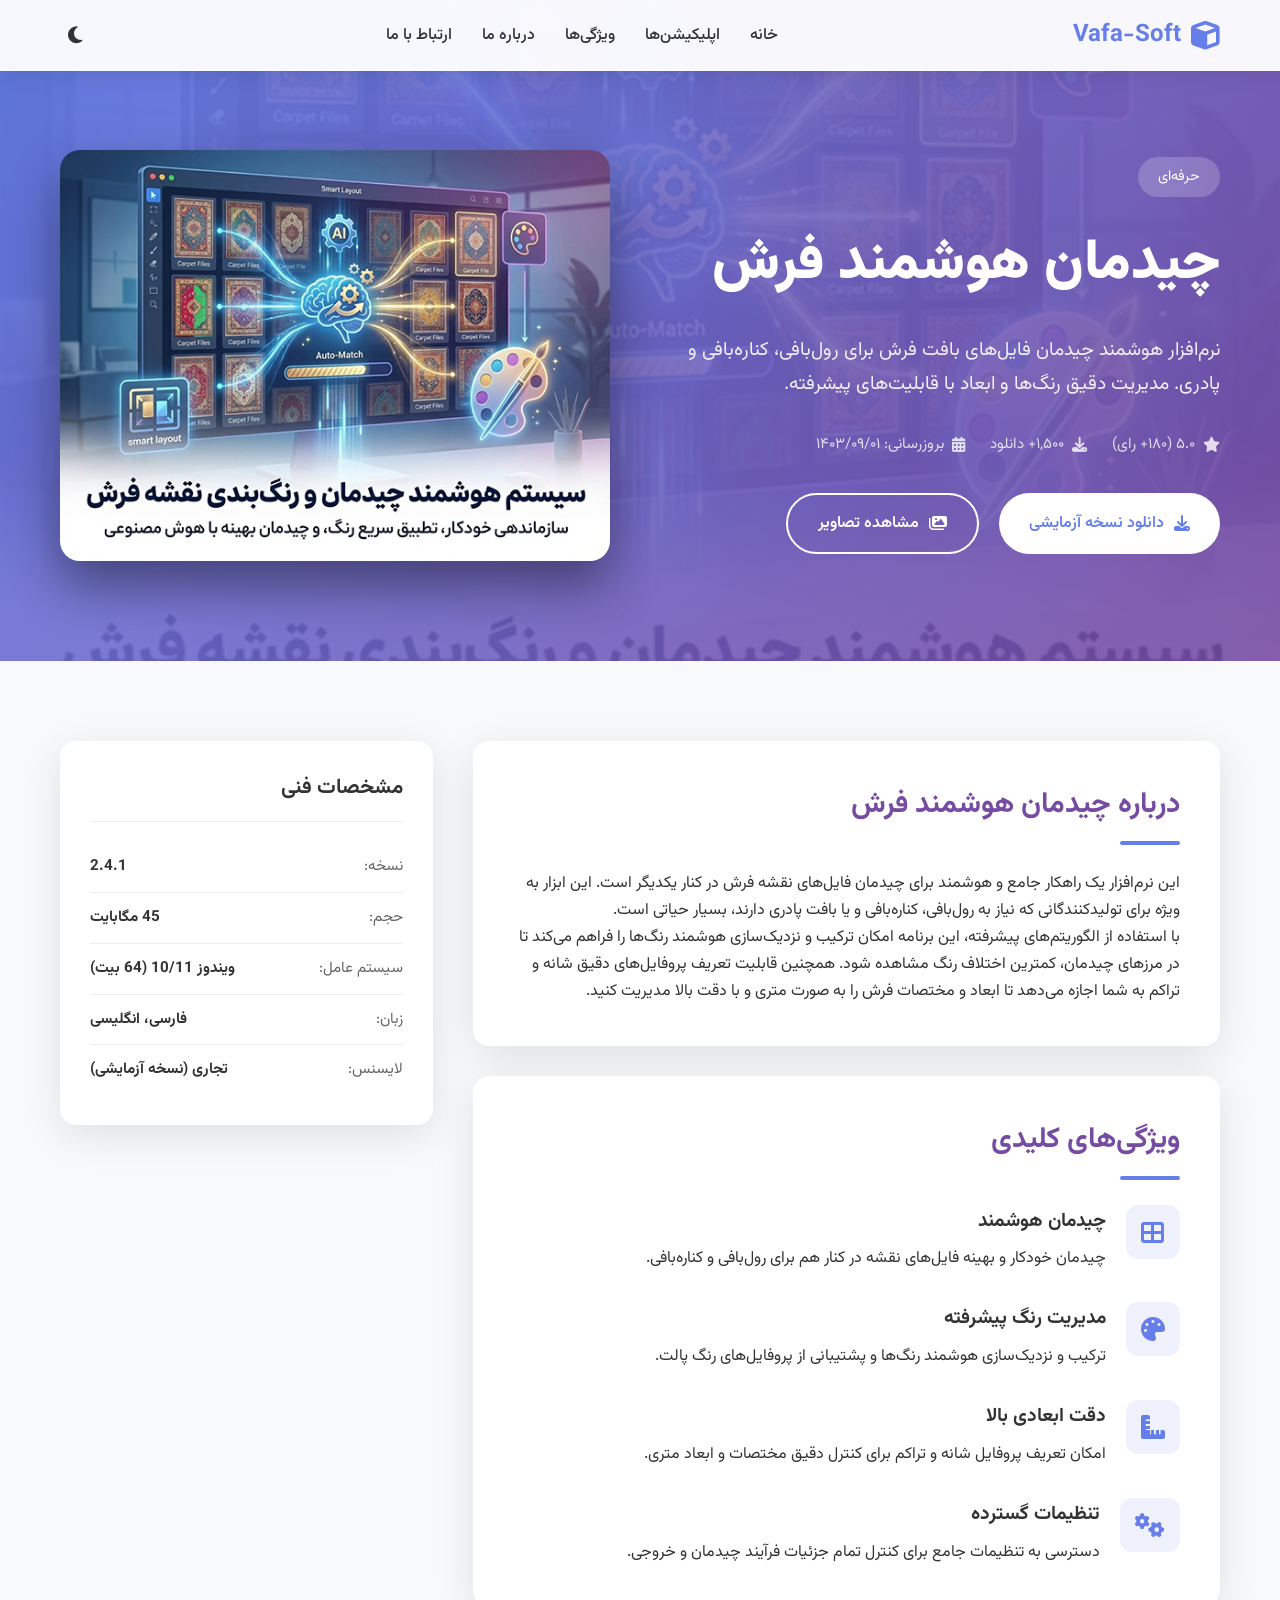
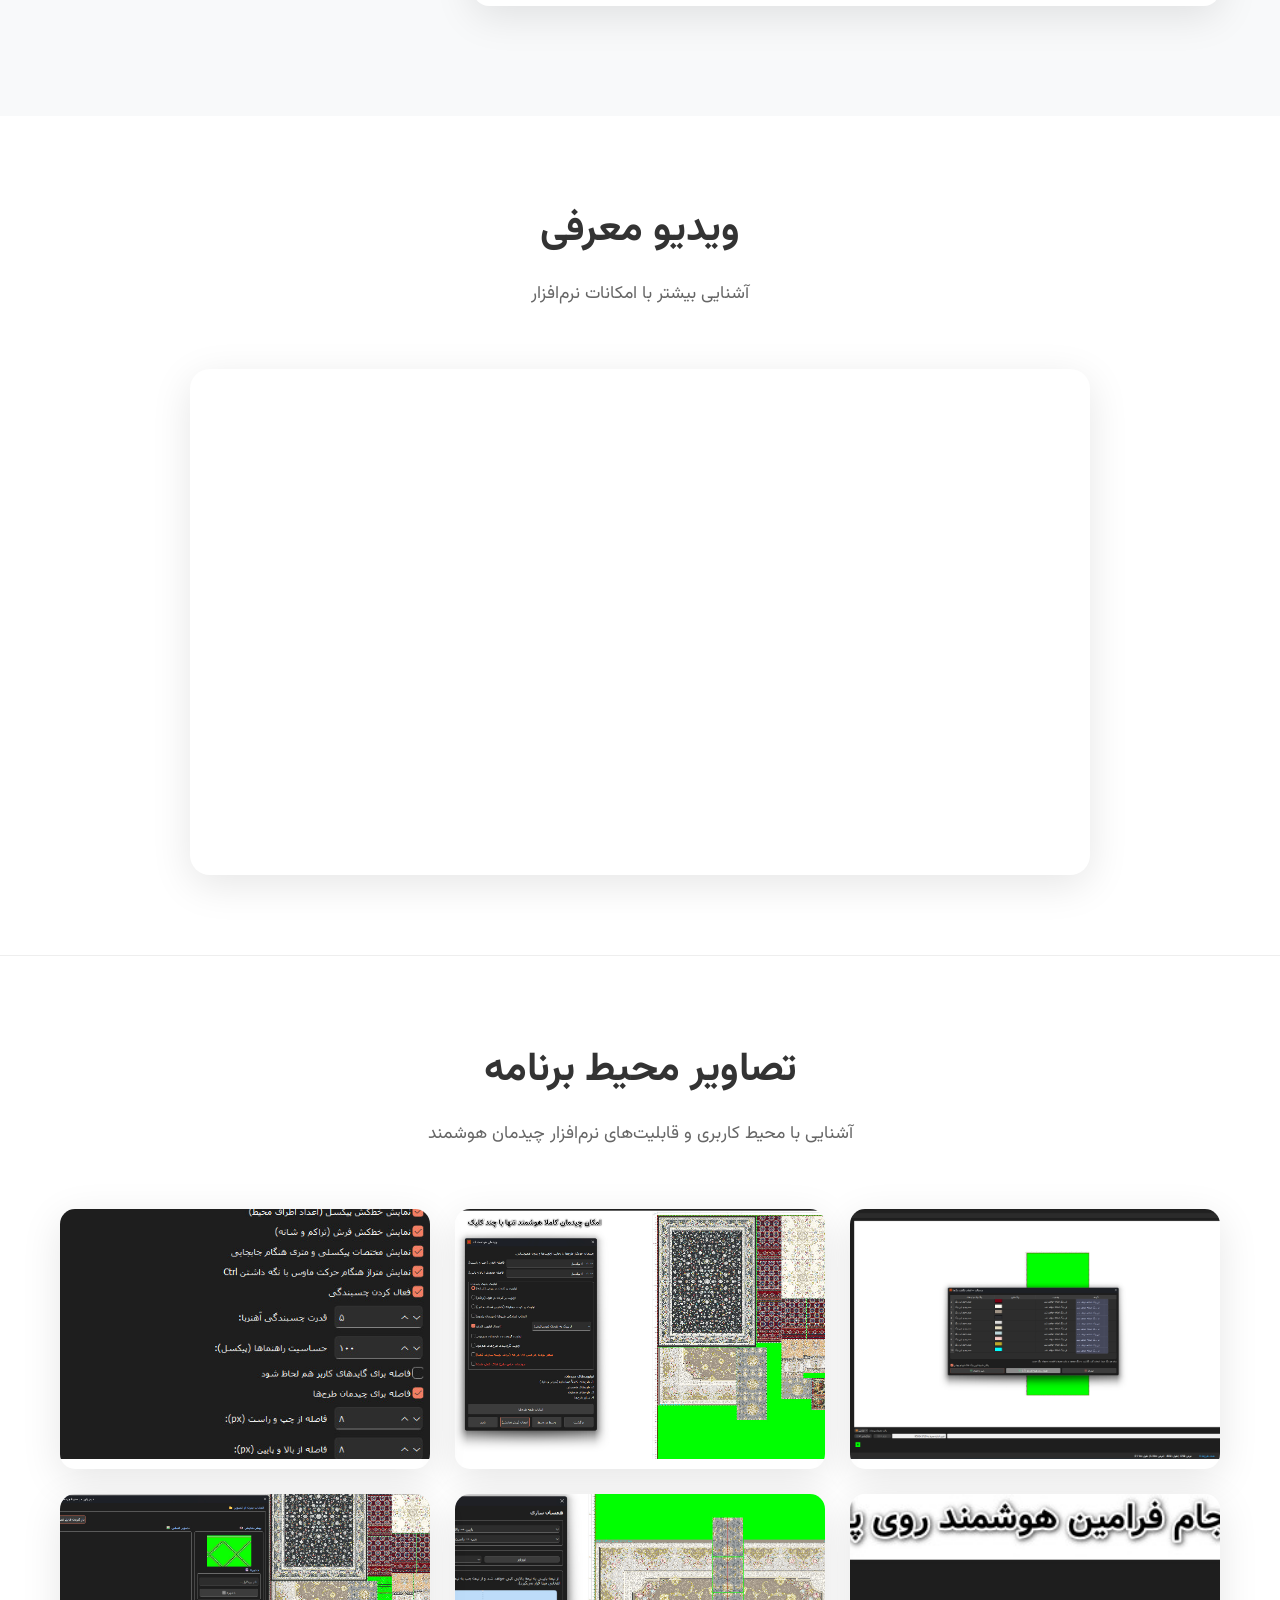
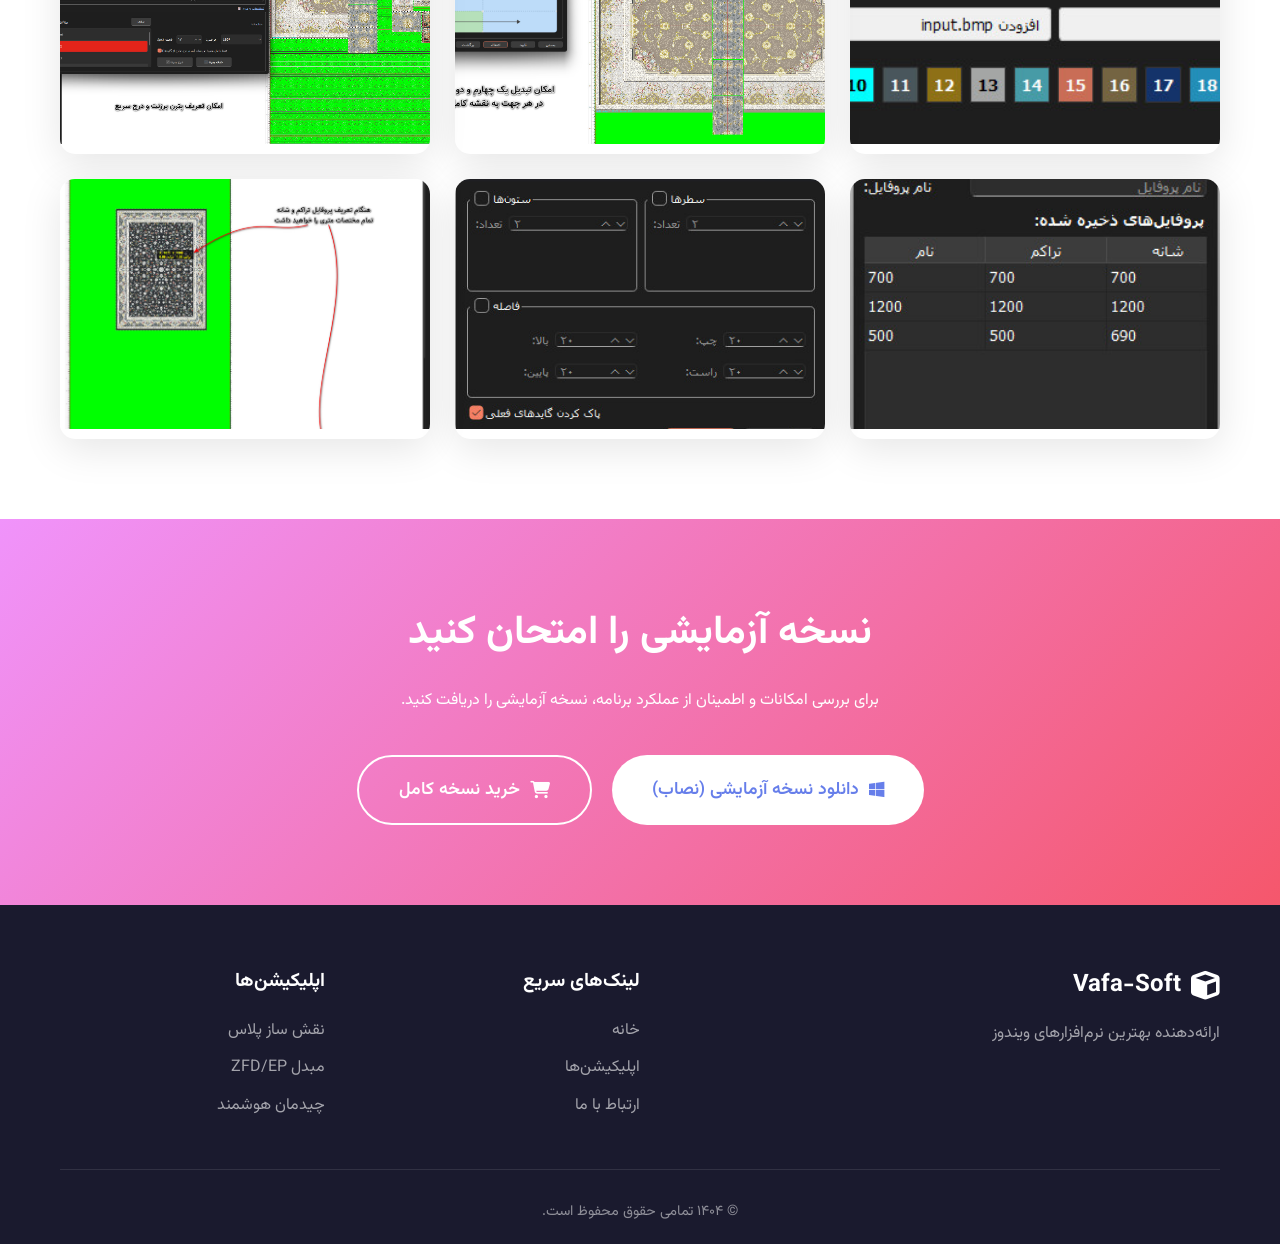
==== app-bmp-creator.html @ c47656df "Initial website version" ====
<!DOCTYPE html>
<html lang="fa" dir="rtl">
<head>
    <meta charset="UTF-8">
    <meta name="viewport" content="width=device-width, initial-scale=1.0">
    <title>چیدمان هوشمند فرش | جزئیات و دانلود</title>
    <link rel="stylesheet" href="css/style.css">
    <link rel="stylesheet" href="https://cdnjs.cloudflare.com/ajax/libs/font-awesome/6.4.0/css/all.min.css">
    <link href="https://fonts.googleapis.com/css2?family=Vazirmatn:wght@300;400;500;700;900&display=swap" rel="stylesheet">
    <script>
        (function() {
            const savedTheme = localStorage.getItem('theme');
            const systemTheme = window.matchMedia('(prefers-color-scheme: dark)').matches ? 'dark' : 'light';
            if (savedTheme === 'dark' || (!savedTheme && systemTheme === 'dark')) {
                document.documentElement.setAttribute('data-theme', 'dark');
            }
        })();
    </script>
</head>
<body>
    <!-- Navigation -->
    <nav class="navbar" id="navbar">
        <div class="container">
            <a href="index.html" class="logo">
                <i class="fas fa-cube"></i>
                <span>Vafa-Soft</span>
            </a>
            <ul class="nav-links" id="nav-links">
                <li><a href="index.html">خانه</a></li>
                <li><a href="index.html#apps">اپلیکیشن‌ها</a></li>
                <li><a href="index.html#features">ویژگی‌ها</a></li>
                <li><a href="index.html#about">درباره ما</a></li>
                <li><a href="index.html#contact">ارتباط با ما</a></li>
            </ul>
            <div class="nav-extras">
                <button class="theme-toggle" id="theme-toggle" aria-label="Toggle Theme">
                    <i class="fas fa-moon"></i>
                </button>
                <button class="menu-toggle" id="menu-toggle">
                    <i class="fas fa-bars"></i>
                </button>
            </div>
        </div>
    </nav>

    <!-- App Header -->
    <header class="app-page-header">
        <div class="container">
            <div class="app-header-content">
                <div class="app-header-info">
                    <span class="badge">حرفه‌ای</span>
                    <h1>چیدمان هوشمند فرش</h1>
                    <p class="lead">نرم‌افزار هوشمند چیدمان فایل‌های بافت فرش برای رول‌بافی، کناره‌بافی و پادری. مدیریت دقیق رنگ‌ها و ابعاد با قابلیت‌های پیشرفته.</p>
                    <div class="app-header-meta">
                        <span><i class="fas fa-star"></i> ۵.۰ (۱۸۰+ رای)</span>
                        <span><i class="fas fa-download"></i> ۱,۵۰۰+ دانلود</span>
                        <span><i class="fas fa-calendar-alt"></i> بروزرسانی: ۱۴۰۳/۰۹/۰۱</span>
                    </div>
                    <div class="app-header-actions">
                        <a href="#download" class="btn btn-primary">
                            <i class="fas fa-download"></i>
                            دانلود نسخه آزمایشی
                        </a>
                        <a href="#gallery" class="btn btn-outline">
                            <i class="fas fa-images"></i>
                            مشاهده تصاویر
                        </a>
                    </div>
                </div>
                <div class="app-header-image">
                    <img src="apps/Bmp-Creator.jpg" alt="چیدمان هوشمند فرش" class="main-app-img">
                </div>
            </div>
        </div>
        <div class="header-bg-overlay" style="background-image: url('apps/Bmp-Creator.jpg');"></div>
    </header>

    <!-- App Description & Features -->
    <section class="app-details-section">
        <div class="container">
            <div class="details-grid">
                <div class="details-content">
                    <div class="content-block">
                        <h2>درباره چیدمان هوشمند فرش</h2>
                        <p>این نرم‌افزار یک راهکار جامع و هوشمند برای چیدمان فایل‌های نقشه فرش در کنار یکدیگر است. این ابزار به ویژه برای تولیدکنندگانی که نیاز به رول‌بافی، کناره‌بافی و یا بافت پادری دارند، بسیار حیاتی است.</p>
                        <p>با استفاده از الگوریتم‌های پیشرفته، این برنامه امکان ترکیب و نزدیک‌سازی هوشمند رنگ‌ها را فراهم می‌کند تا در مرزهای چیدمان، کمترین اختلاف رنگ مشاهده شود. همچنین قابلیت تعریف پروفایل‌های دقیق شانه و تراکم به شما اجازه می‌دهد تا ابعاد و مختصات فرش را به صورت متری و با دقت بالا مدیریت کنید.</p>
                    </div>

                    <div class="content-block">
                        <h2>ویژگی‌های کلیدی</h2>
                        <ul class="feature-list">
                            <li>
                                <i class="fas fa-th-large"></i>
                                <div>
                                    <h3>چیدمان هوشمند</h3>
                                    <p>چیدمان خودکار و بهینه فایل‌های نقشه در کنار هم برای رول‌بافی و کناره‌بافی.</p>
                                </div>
                            </li>
                            <li>
                                <i class="fas fa-palette"></i>
                                <div>
                                    <h3>مدیریت رنگ پیشرفته</h3>
                                    <p>ترکیب و نزدیک‌سازی هوشمند رنگ‌ها و پشتیبانی از پروفایل‌های رنگ پالت.</p>
                                </div>
                            </li>
                            <li>
                                <i class="fas fa-ruler-combined"></i>
                                <div>
                                    <h3>دقت ابعادی بالا</h3>
                                    <p>امکان تعریف پروفایل شانه و تراکم برای کنترل دقیق مختصات و ابعاد متری.</p>
                                </div>
                            </li>
                            <li>
                                <i class="fas fa-cogs"></i>
                                <div>
                                    <h3>تنظیمات گسترده</h3>
                                    <p>دسترسی به تنظیمات جامع برای کنترل تمام جزئیات فرآیند چیدمان و خروجی.</p>
                                </div>
                            </li>
                        </ul>
                    </div>
                </div>
                
                <div class="details-sidebar">
                    <div class="specs-card">
                        <h3>مشخصات فنی</h3>
                        <ul class="specs-list">
                            <li>
                                <span>نسخه:</span>
                                <strong>2.4.1</strong>
                            </li>
                            <li>
                                <span>حجم:</span>
                                <strong>45 مگابایت</strong>
                            </li>
                            <li>
                                <span>سیستم عامل:</span>
                                <strong>ویندوز 10/11 (64 بیت)</strong>
                            </li>
                            <li>
                                <span>زبان:</span>
                                <strong>فارسی، انگلیسی</strong>
                            </li>
                            <li>
                                <span>لایسنس:</span>
                                <strong>تجاری (نسخه آزمایشی)</strong>
                            </li>
                        </ul>
                    </div>
                </div>
            </div>
        </div>
    </section>

    <!-- Video Section -->
    <section class="video-section">
        <div class="container">
            <div class="section-header">
                <h2>ویدیو معرفی</h2>
                <p>آشنایی بیشتر با امکانات نرم‌افزار</p>
            </div>
            <div class="video-container">
                <div class="video-wrapper">
                    <!-- Replace 'jNQXAC9IVRw' with your own YouTube Video ID -->
                    <iframe src="https://www.youtube.com/embed/jNQXAC9IVRw" title="YouTube video player" allow="accelerometer; autoplay; clipboard-write; encrypted-media; gyroscope; picture-in-picture; web-share" allowfullscreen></iframe>
                </div>
            </div>
        </div>
    </section>

    <!-- Gallery Section -->
    <section class="gallery-section" id="gallery">
        <div class="container">
            <div class="section-header">
                <h2>تصاویر محیط برنامه</h2>
                <p>آشنایی با محیط کاربری و قابلیت‌های نرم‌افزار چیدمان هوشمند</p>
            </div>
            <div class="gallery-grid">
                <div class="gallery-item">
                    <img src="apps/Bmp-Creator-info-1.jpg" alt="محیط کاربری">
                    <div class="gallery-caption">نمای اصلی برنامه</div>
                </div>
                <div class="gallery-item">
                    <img src="apps/Bmp-Creator-info-2.jpg" alt="تنظیمات چیدمان">
                    <div class="gallery-caption">تنظیمات پیشرفته چیدمان</div>
                </div>
                <div class="gallery-item">
                    <img src="apps/Bmp-Creator-info-3.jpg" alt="پروفایل رنگ">
                    <div class="gallery-caption">مدیریت پروفایل رنگ</div>
                </div>
                <div class="gallery-item">
                    <img src="apps/Bmp-Creator-info-4.jpg" alt="تنظیمات تراکم">
                    <div class="gallery-caption">تنظیمات تراکم و شانه</div>
                </div>
                <div class="gallery-item">
                    <img src="apps/Bmp-Creator-info-5.jpg" alt="پیش‌نمایش">
                    <div class="gallery-caption">پیش‌نمایش خروجی</div>
                </div>
                <div class="gallery-item">
                    <img src="apps/Bmp-Creator-info-6.jpg" alt="ابزارهای ویرایش">
                    <div class="gallery-caption">ابزارهای ویرایشی</div>
                </div>
                <div class="gallery-item">
                    <img src="apps/Bmp-Creator-info-7.jpg" alt="مدیریت پالت">
                    <div class="gallery-caption">مدیریت پالت رنگ</div>
                </div>
                <div class="gallery-item">
                    <img src="apps/Bmp-Creator-info-8.jpg" alt="گزارش‌گیری">
                    <div class="gallery-caption">گزارش‌گیری</div>
                </div>
                <div class="gallery-item">
                    <img src="apps/Bmp-Creator-info-9.jpg" alt="تنظیمات خروجی">
                    <div class="gallery-caption">تنظیمات نهایی خروجی</div>
                </div>
            </div>
        </div>
    </section>

    <!-- Download Section -->
    <section class="download-section" id="download">
        <div class="container">
            <div class="download-box">
                <h2>نسخه آزمایشی را امتحان کنید</h2>
                <p>برای بررسی امکانات و اطمینان از عملکرد برنامه، نسخه آزمایشی را دریافت کنید.</p>
                <div class="download-buttons">
                    <a href="#" class="btn btn-primary btn-lg">
                        <i class="fab fa-windows"></i>
                        دانلود نسخه آزمایشی (نصاب)
                    </a>
                    <a href="#contact" class="btn btn-outline btn-lg">
                        <i class="fas fa-shopping-cart"></i>
                        خرید نسخه کامل
                    </a>
                </div>
            </div>
        </div>
    </section>

    <!-- Footer -->
    <footer class="footer">
        <div class="container">
            <div class="footer-content">
                <div class="footer-brand">
                    <a href="index.html" class="logo">
                        <i class="fas fa-cube"></i>
                        <span>Vafa-Soft</span>
                    </a>
                    <p>ارائه‌دهنده بهترین نرم‌افزارهای ویندوز</p>
                </div>
                <div class="footer-links">
                    <h4>لینک‌های سریع</h4>
                    <ul>
                        <li><a href="index.html">خانه</a></li>
                        <li><a href="index.html#apps">اپلیکیشن‌ها</a></li>
                        <li><a href="index.html#contact">ارتباط با ما</a></li>
                    </ul>
                </div>
                <div class="footer-links">
                    <h4>اپلیکیشن‌ها</h4>
                    <ul>
                        <li><a href="app-naghshsaz.html">نقش ساز پلاس</a></li>
                        <li><a href="app-zfd-converter.html">مبدل ZFD/EP</a></li>
                        <li><a href="app-bmp-creator.html">چیدمان هوشمند</a></li>
                    </ul>
                </div>
            </div>
            <div class="footer-bottom">
                <p>© ۱۴۰۴ تمامی حقوق محفوظ است.</p>
            </div>
        </div>
    </footer>

    <!-- Back to Top -->
    <button class="back-to-top" id="back-to-top">
        <i class="fas fa-arrow-up"></i>
    </button>

    <!-- Lightbox Modal -->
    <div class="lightbox" id="lightbox">
        <span class="lightbox-close" id="lightbox-close">&times;</span>
        <button class="lightbox-btn prev" id="lightbox-prev"><i class="fas fa-chevron-right"></i></button>
        <button class="lightbox-btn next" id="lightbox-next"><i class="fas fa-chevron-left"></i></button>
        <div class="lightbox-content">
            <img src="" alt="" id="lightbox-img">
            <div class="lightbox-caption" id="lightbox-caption"></div>
        </div>
    </div>

    <script src="js/main.js"></script>
</body>
</html>
---- css/style.css ----
/* ===== Base Styles ===== */
* {
    margin: 0;
    padding: 0;
    box-sizing: border-box;
}

:root {
    --primary-color: #667eea;
    --secondary-color: #764ba2;
    --text-color: #333;
    --text-light: #666;
    --bg-color: #f8f9fa;
    --white: #fff;
    --surface-color: #fff;
    --navbar-bg: rgba(255, 255, 255, 0.95);
    --border-color: #eee;
    --input-bg: #fff;
    --shadow: 0 10px 40px rgba(0, 0, 0, 0.1);
    --shadow-hover: 0 20px 60px rgba(0, 0, 0, 0.15);
    --transition: all 0.3s ease;
    --border-radius: 16px;
}

[data-theme="dark"] {
    --primary-color: #8c9eff;
    --secondary-color: #b794f4;
    --text-color: #e0e0e0;
    --text-light: #b0b0b0;
    --bg-color: #121212;
    --surface-color: #1e1e2f;
    --navbar-bg: rgba(30, 30, 47, 0.95);
    --border-color: #2d2d44;
    --input-bg: #121212;
    --shadow: 0 10px 40px rgba(0, 0, 0, 0.5);
    --shadow-hover: 0 20px 60px rgba(0, 0, 0, 0.6);
}

html {
    scroll-behavior: smooth;
}

body {
    font-family: 'Vazirmatn', sans-serif;
    background-color: var(--bg-color);
    color: var(--text-color);
    line-height: 1.7;
    overflow-x: hidden;
    transition: background-color 0.3s ease, color 0.3s ease;
}

.container {
    max-width: 1200px;
    margin: 0 auto;
    padding: 0 20px;
}

/* ===== Navbar ===== */
.navbar {
    position: fixed;
    top: 0;
    left: 0;
    right: 0;
    z-index: 1000;
    background: var(--navbar-bg);
    backdrop-filter: blur(10px);
    box-shadow: 0 2px 20px rgba(0, 0, 0, 0.1);
    transition: var(--transition);
}

.navbar .container {
    display: flex;
    justify-content: space-between;
    align-items: center;
    padding: 15px 20px;
}

.logo {
    display: flex;
    align-items: center;
    gap: 10px;
    text-decoration: none;
    font-size: 1.5rem;
    font-weight: 700;
    color: var(--primary-color);
}

.logo i {
    font-size: 1.8rem;
}

.nav-links {
    display: flex;
    list-style: none;
    gap: 30px;
}

.nav-links a {
    text-decoration: none;
    color: var(--text-color);
    font-weight: 500;
    transition: var(--transition);
    position: relative;
}

.nav-links a::after {
    content: '';
    position: absolute;
    bottom: -5px;
    right: 0;
    width: 0;
    height: 2px;
    background: var(--primary-color);
    transition: var(--transition);
}

.nav-links a:hover::after,
.nav-links a.active::after {
    width: 100%;
}

.nav-links a:hover,
.nav-links a.active {
    color: var(--primary-color);
}

.nav-extras {
    display: flex;
    align-items: center;
    gap: 15px;
}

.menu-toggle {
    display: none;
    background: none;
    border: none;
    font-size: 1.5rem;
    color: var(--text-color);
    cursor: pointer;
}

.theme-toggle {
    background: none;
    border: none;
    color: var(--text-color);
    font-size: 1.2rem;
    cursor: pointer;
    padding: 8px;
    border-radius: 50%;
    transition: var(--transition);
    display: flex;
    align-items: center;
    justify-content: center;
}

.theme-toggle:hover {
    background: rgba(0,0,0,0.05);
    color: var(--primary-color);
}

[data-theme="dark"] .theme-toggle:hover {
    background: rgba(255,255,255,0.1);
}

/* ===== Hero Slider ===== */
.hero {
    position: relative;
    height: 100vh;
    min-height: 600px;
    overflow: hidden;
}

.slider {
    position: relative;
    height: 100%;
}

.slide {
    position: absolute;
    top: 0;
    left: 0;
    width: 100%;
    height: 100%;
    opacity: 0;
    visibility: hidden;
    transition: opacity 0.8s ease, visibility 0.8s ease;
}

.slide.active {
    opacity: 1;
    visibility: visible;
}

.slide-bg {
    position: absolute;
    top: 0;
    left: 0;
    width: 100%;
    height: 100%;
}

.slide-content {
    position: relative;
    height: 100%;
    display: flex;
    align-items: center;
    z-index: 1;
}

.slide-content .container {
    display: flex;
    justify-content: space-between;
    align-items: center;
    gap: 50px;
}

.slide-text {
    flex: 1;
    color: var(--white);
}

.badge {
    display: inline-block;
    background: rgba(255, 255, 255, 0.2);
    padding: 8px 20px;
    border-radius: 50px;
    font-size: 0.9rem;
    margin-bottom: 20px;
    backdrop-filter: blur(10px);
}

.slide-text h1 {
    font-size: 3.5rem;
    font-weight: 900;
    margin-bottom: 20px;
    line-height: 1.2;
}

.slide-text p {
    font-size: 1.2rem;
    opacity: 0.9;
    margin-bottom: 30px;
    max-width: 500px;
}

.slide-image {
    flex: 1;
    display: flex;
    justify-content: center;
    align-items: center;
}

.slide-image i {
    font-size: 15rem;
    color: rgba(255, 255, 255, 0.3);
    animation: float 3s ease-in-out infinite;
}

.hero-img {
    max-width: 100%;
    height: auto;
    max-height: 400px;
    border-radius: 20px;
    box-shadow: 0 20px 50px rgba(0, 0, 0, 0.3);
    animation: float 3s ease-in-out infinite;
    object-fit: cover;
}

@keyframes float {
    0%, 100% { transform: translateY(0); }
    50% { transform: translateY(-20px); }
}

/* Slider Controls */
.slider-controls {
    position: absolute;
    bottom: 50px;
    left: 50%;
    transform: translateX(-50%);
    display: flex;
    align-items: center;
    gap: 20px;
    z-index: 10;
}

.slider-btn {
    width: 50px;
    height: 50px;
    border-radius: 50%;
    border: 2px solid rgba(255, 255, 255, 0.5);
    background: rgba(255, 255, 255, 0.1);
    color: var(--white);
    font-size: 1.2rem;
    cursor: pointer;
    transition: var(--transition);
    backdrop-filter: blur(10px);
}

.slider-btn:hover {
    background: var(--white);
    color: var(--primary-color);
}

.slider-dots {
    display: flex;
    gap: 10px;
}

.dot {
    width: 12px;
    height: 12px;
    border-radius: 50%;
    background: rgba(255, 255, 255, 0.4);
    cursor: pointer;
    transition: var(--transition);
}

.dot.active {
    background: var(--white);
    transform: scale(1.2);
}

/* ===== Buttons ===== */
.btn {
    display: inline-flex;
    align-items: center;
    gap: 10px;
    padding: 15px 30px;
    border-radius: 50px;
    text-decoration: none;
    font-weight: 600;
    font-size: 1rem;
    transition: var(--transition);
    border: none;
    cursor: pointer;
}

.btn-primary {
    background: var(--white);
    color: var(--primary-color);
}

.btn-primary:hover {
    transform: translateY(-3px);
    box-shadow: 0 10px 30px rgba(0, 0, 0, 0.2);
}

.btn-download {
    background: linear-gradient(135deg, var(--primary-color), var(--secondary-color));
    color: var(--white);
    width: 100%;
    justify-content: center;
}

.btn-download:hover {
    transform: translateY(-3px);
    box-shadow: 0 10px 30px rgba(102, 126, 234, 0.4);
}

/* ===== Section Styles ===== */
.section-header {
    text-align: center;
    margin-bottom: 60px;
}

.section-header h2 {
    font-size: 2.5rem;
    font-weight: 700;
    margin-bottom: 15px;
    color: var(--text-color);
}

.section-header p {
    font-size: 1.1rem;
    color: var(--text-light);
}

/* ===== Apps Section ===== */
.apps-section {
    padding: 100px 0;
    background: var(--surface-color);
}

.apps-grid {
    display: grid;
    grid-template-columns: repeat(auto-fit, minmax(350px, 1fr));
    gap: 30px;
}

.app-card {
    background: var(--surface-color);
    border-radius: var(--border-radius);
    padding: 30px;
    box-shadow: var(--shadow);
    transition: var(--transition);
    display: flex;
    flex-direction: column;
    gap: 20px;
    height: 100%;
}

.app-card:hover {
    transform: translateY(-10px);
    box-shadow: var(--shadow-hover);
}

.app-icon {
    width: 80px;
    height: 80px;
    border-radius: 20px;
    display: flex;
    align-items: center;
    justify-content: center;
    flex-shrink: 0;
}

.app-icon i {
    font-size: 2.5rem;
    color: var(--white);
}

.app-info {
    flex: 1;
    display: flex;
    flex-direction: column;
}

.app-info h3 {
    font-size: 1.4rem;
    margin-bottom: 10px;
}

.app-info p {
    color: var(--text-light);
    font-size: 0.95rem;
    margin-bottom: 15px;
}

.app-screenshots-grid {
    display: grid;
    grid-template-columns: repeat(3, 1fr);
    gap: 10px;
    margin-bottom: 15px;
}

.app-screenshots-grid img {
    width: 100%;
    height: auto;
    aspect-ratio: 16/9;
    object-fit: cover;
    border-radius: 8px;
    cursor: pointer;
    transition: var(--transition);
}

.app-screenshots-grid img:hover {
    transform: scale(1.05);
}

@media (max-width: 480px) {
    .app-screenshots-grid {
        grid-template-columns: 1fr;
    }
    
    .app-screenshots-grid img {
        aspect-ratio: auto;
    }
}

.app-meta {
    display: flex;
    gap: 20px;
    font-size: 0.85rem;
    color: var(--text-light);
    margin-top: auto;
}

.app-meta span {
    display: flex;
    align-items: center;
    gap: 5px;
}

.app-rating {
    display: flex;
    align-items: center;
    gap: 5px;
    margin-top: 10px;
}

.app-rating i {
    color: #ffc107;
    font-size: 0.9rem;
}

.app-rating span {
    color: var(--text-light);
    font-size: 0.9rem;
    margin-right: 5px;
}

/* ===== About Section ===== */
.about-section {
    padding: 100px 0;
    background: var(--surface-color);
}

.about-content {
    display: flex;
    align-items: center;
    gap: 60px;
}

.about-text {
    flex: 1;
}

.about-text h2 {
    font-size: 2.5rem;
    margin-bottom: 25px;
}

.about-text p {
    color: var(--text-light);
    margin-bottom: 20px;
    font-size: 1.05rem;
}

.about-stats {
    display: flex;
    gap: 40px;
    margin-top: 40px;
}

.stat {
    text-align: center;
}

.stat-number {
    display: block;
    font-size: 2.5rem;
    font-weight: 700;
    color: var(--primary-color);
}

.stat-label {
    color: var(--text-light);
    font-size: 0.95rem;
}

.about-image {
    flex: 1;
    display: flex;
    justify-content: center;
    align-items: center;
}

.about-image i {
    font-size: 15rem;
    color: var(--primary-color);
    opacity: 0.2;
}

/* ===== Contact Section ===== */
.contact-section {
    padding: 100px 0;
    background: var(--bg-color);
}

.contact-content {
    display: grid;
    grid-template-columns: 1fr 1.5fr;
    gap: 50px;
}

.contact-info {
    display: flex;
    flex-direction: column;
    gap: 30px;
}

.contact-item {
    display: flex;
    align-items: center;
    gap: 20px;
}

.contact-item i {
    width: 60px;
    height: 60px;
    background: linear-gradient(135deg, var(--primary-color), var(--secondary-color));
    border-radius: 50%;
    display: flex;
    align-items: center;
    justify-content: center;
    color: var(--white);
    font-size: 1.3rem;
}

.contact-item h4 {
    font-size: 1.1rem;
    margin-bottom: 5px;
}

.contact-item p {
    color: var(--text-light);
}

.social-links {
    display: flex;
    gap: 15px;
    margin-top: 20px;
}

.social-links a {
    width: 50px;
    height: 50px;
    background: var(--surface-color);
    border-radius: 50%;
    display: flex;
    align-items: center;
    justify-content: center;
    color: var(--primary-color);
    font-size: 1.3rem;
    transition: var(--transition);
    box-shadow: var(--shadow);
}

.social-links a:hover {
    background: var(--primary-color);
    color: var(--white);
    transform: translateY(-3px);
}

.contact-form {
    background: var(--surface-color);
    padding: 40px;
    border-radius: var(--border-radius);
    box-shadow: var(--shadow);
}

.form-group {
    margin-bottom: 20px;
}

.form-group input,
.form-group textarea {
    width: 100%;
    padding: 15px 20px;
    border: 2px solid var(--border-color);
    background: var(--input-bg);
    color: var(--text-color);
    border-radius: 10px;
    font-family: inherit;
    font-size: 1rem;
    transition: var(--transition);
    resize: none;
}

.form-group input:focus,
.form-group textarea:focus {
    outline: none;
    border-color: var(--primary-color);
}

.contact-form .btn {
    width: 100%;
    justify-content: center;
}

/* ===== Footer ===== */
.footer {
    background: #1a1a2e;
    color: var(--white);
    padding: 60px 0 20px;
}

.footer-content {
    display: grid;
    grid-template-columns: 2fr 1fr 1fr;
    gap: 50px;
    margin-bottom: 40px;
}

.footer-brand .logo {
    color: var(--white);
    margin-bottom: 15px;
}

.footer-brand p {
    color: rgba(255, 255, 255, 0.6);
}

.footer-links h4 {
    font-size: 1.2rem;
    margin-bottom: 20px;
}

.footer-links ul {
    list-style: none;
}

.footer-links li {
    margin-bottom: 10px;
}

.footer-links a {
    color: rgba(255, 255, 255, 0.6);
    text-decoration: none;
    transition: var(--transition);
}

.footer-links a:hover {
    color: var(--white);
}

.footer-bottom {
    text-align: center;
    padding-top: 30px;
    border-top: 1px solid rgba(255, 255, 255, 0.1);
}

.footer-bottom p {
    color: rgba(255, 255, 255, 0.5);
    font-size: 0.9rem;
}

/* ===== Back to Top ===== */
.back-to-top {
    position: fixed;
    bottom: 30px;
    left: 30px;
    width: 50px;
    height: 50px;
    background: linear-gradient(135deg, var(--primary-color), var(--secondary-color));
    color: var(--white);
    border: none;
    border-radius: 50%;
    font-size: 1.2rem;
    cursor: pointer;
    opacity: 0;
    visibility: hidden;
    transition: var(--transition);
    box-shadow: var(--shadow);
    z-index: 999;
}

.back-to-top.visible {
    opacity: 1;
    visibility: visible;
}

.back-to-top:hover {
    transform: translateY(-5px);
}

/* ===== App Page Styles ===== */
.app-page-header {
    padding: 150px 0 100px;
    background: linear-gradient(135deg, #667eea 0%, #764ba2 100%);
    position: relative;
    overflow: hidden;
    color: var(--white);
}

.header-bg-overlay {
    position: absolute;
    top: 0;
    left: 0;
    width: 100%;
    height: 100%;
    background: url('../apps/naghshsaz.jpg') no-repeat center center/cover;
    opacity: 0.1;
    z-index: 0;
}

.app-header-content {
    display: flex;
    align-items: center;
    gap: 60px;
    position: relative;
    z-index: 1;
}

.app-header-info {
    flex: 1;
}

.app-header-info h1 {
    font-size: 3.5rem;
    font-weight: 900;
    margin-bottom: 20px;
}

.app-header-info .lead {
    font-size: 1.2rem;
    opacity: 0.9;
    margin-bottom: 30px;
    line-height: 1.8;
}

.app-header-meta {
    display: flex;
    gap: 25px;
    margin-bottom: 35px;
    font-size: 0.95rem;
    opacity: 0.8;
}

.app-header-meta span {
    display: flex;
    align-items: center;
    gap: 8px;
}

.app-header-actions {
    display: flex;
    gap: 20px;
}

.app-header-image {
    flex: 1;
    display: flex;
    justify-content: center;
    align-items: center;
}

.main-app-img {
    max-width: 100%;
    border-radius: 20px;
    box-shadow: 0 25px 50px rgba(0, 0, 0, 0.4);
    transform: perspective(1000px) rotateX(0) rotateY(0);
    transition: transform 0.5s ease;
}

/* Hover effect is now handled by JavaScript for 3D tilt */

.btn-outline {
    background: transparent;
    border: 2px solid var(--white);
    color: var(--white);
}

.btn-outline:hover {
    background: var(--white);
    color: var(--primary-color);
}

/* Video Section */
.video-section {
    padding: 80px 0;
    background: var(--surface-color);
    border-bottom: 1px solid var(--border-color);
}

.video-container {
    max-width: 900px;
    margin: 0 auto;
    border-radius: 20px;
    overflow: hidden;
    box-shadow: var(--shadow);
}

.video-wrapper {
    position: relative;
    padding-bottom: 56.25%; /* 16:9 Aspect Ratio */
    height: 0;
    overflow: hidden;
}

.video-wrapper iframe {
    position: absolute;
    top: 0;
    left: 0;
    width: 100%;
    height: 100%;
    border: none;
}

/* App Details Section */
.app-details-section {
    padding: 80px 0;
    background: var(--bg-color);
}

.details-grid {
    display: grid;
    grid-template-columns: 2fr 1fr;
    gap: 40px;
}

.content-block {
    background: var(--surface-color);
    padding: 40px;
    border-radius: var(--border-radius);
    box-shadow: var(--shadow);
    margin-bottom: 30px;
}

.content-block h2 {
    font-size: 1.8rem;
    margin-bottom: 25px;
    color: var(--secondary-color);
    position: relative;
    padding-bottom: 15px;
}

.content-block h2::after {
    content: '';
    position: absolute;
    bottom: 0;
    right: 0;
    width: 60px;
    height: 4px;
    background: var(--primary-color);
    border-radius: 2px;
}

.feature-list {
    list-style: none;
    display: grid;
    gap: 30px;
}

.feature-list li {
    display: flex;
    gap: 20px;
    align-items: flex-start;
}

.feature-list i {
    font-size: 1.5rem;
    color: var(--primary-color);
    background: rgba(102, 126, 234, 0.1);
    padding: 15px;
    border-radius: 12px;
}

.feature-list h3 {
    font-size: 1.2rem;
    margin-bottom: 8px;
}

/* Sidebar Specs */
.specs-card {
    background: var(--surface-color);
    padding: 30px;
    border-radius: var(--border-radius);
    box-shadow: var(--shadow);
    position: sticky;
    top: 100px;
}

.specs-card h3 {
    font-size: 1.3rem;
    margin-bottom: 20px;
    border-bottom: 1px solid var(--border-color);
    padding-bottom: 15px;
}

.specs-list {
    list-style: none;
}

.specs-list li {
    display: flex;
    justify-content: space-between;
    padding: 12px 0;
    border-bottom: 1px solid var(--border-color);
    font-size: 0.95rem;
}

.specs-list li:last-child {
    border-bottom: none;
}

.specs-list span {
    color: var(--text-light);
}

/* Gallery Section */
.gallery-section {
    padding: 80px 0;
    background: var(--surface-color);
}

.gallery-grid {
    display: grid;
    grid-template-columns: repeat(3, 1fr);
    gap: 25px;
}

.gallery-item {
    position: relative;
    border-radius: 15px;
    overflow: hidden;
    box-shadow: var(--shadow);
}

.gallery-item img {
    width: 100%;
    height: 250px;
    object-fit: cover;
    transition: transform 0.5s ease;
}

.gallery-item:hover img {
    transform: scale(1.1);
}

.gallery-caption {
    position: absolute;
    bottom: 0;
    left: 0;
    right: 0;
    background: rgba(0, 0, 0, 0.7);
    color: var(--white);
    padding: 15px;
    text-align: center;
    transform: translateY(100%);
    transition: transform 0.3s ease;
}

.gallery-item:hover .gallery-caption {
    transform: translateY(0);
}

/* Download Section */
.download-section {
    padding: 80px 0;
    background: linear-gradient(135deg, #f093fb 0%, #f5576c 100%);
    text-align: center;
    color: var(--white);
}

.download-box h2 {
    font-size: 2.5rem;
    margin-bottom: 20px;
}

.download-buttons {
    display: flex;
    justify-content: center;
    gap: 20px;
    margin-top: 40px;
}

.btn-lg {
    padding: 18px 40px;
    font-size: 1.1rem;
}

/* Responsive App Page */
@media (max-width: 992px) {
    .app-header-content {
        flex-direction: column;
        text-align: center;
    }

    .app-header-meta {
        justify-content: center;
    }

    .app-header-actions {
        justify-content: center;
    }

    .details-grid {
        grid-template-columns: 1fr;
    }

    .specs-card {
        position: static;
        margin-top: 30px;
    }
}

@media (max-width: 768px) {
    .gallery-grid {
        grid-template-columns: 1fr;
    }
    
    .download-buttons {
        flex-direction: column;
        align-items: center;
    }
    
    .btn-lg {
        width: 100%;
        max-width: 300px;
    }
}

/* ===== Lightbox ===== */
.lightbox {
    position: fixed;
    z-index: 2000;
    top: 0;
    left: 0;
    width: 100%;
    height: 100%;
    background-color: rgba(0, 0, 0, 0.9);
    display: flex;
    justify-content: center;
    align-items: center;
    opacity: 0;
    visibility: hidden;
    transition: opacity 0.3s ease, visibility 0.3s ease;
}

.lightbox.active {
    opacity: 1;
    visibility: visible;
}

.lightbox-content {
    position: relative;
    max-width: 90%;
    max-height: 90%;
    text-align: center;
}

.lightbox-content img {
    max-width: 100%;
    max-height: 80vh;
    border-radius: 5px;
    box-shadow: 0 5px 20px rgba(0, 0, 0, 0.5);
    object-fit: contain;
}

.lightbox-caption {
    color: #fff;
    margin-top: 15px;
    font-size: 1.1rem;
}

.lightbox-close {
    position: absolute;
    top: 20px;
    left: 30px; /* RTL layout */
    color: #fff;
    font-size: 40px;
    font-weight: bold;
    cursor: pointer;
    z-index: 2001;
    transition: color 0.3s ease;
}

.lightbox-close:hover {
    color: var(--primary-color);
}

.lightbox-btn {
    position: absolute;
    top: 50%;
    transform: translateY(-50%);
    background: rgba(255, 255, 255, 0.1);
    color: #fff;
    border: none;
    width: 50px;
    height: 50px;
    border-radius: 50%;
    font-size: 20px;
    cursor: pointer;
    transition: all 0.3s ease;
    z-index: 2001;
    display: flex;
    align-items: center;
    justify-content: center;
}

.lightbox-btn:hover {
    background: rgba(255, 255, 255, 0.3);
}

.lightbox-btn.prev {
    right: 30px; /* RTL layout */
}

.lightbox-btn.next {
    left: 30px; /* RTL layout */
}

/* ===== Responsive Design ===== */
@media (max-width: 992px) {
    .slide-text h1 {
        font-size: 2.5rem;
    }

    .slide-image i {
        font-size: 10rem;
    }

    .about-content {
        flex-direction: column;
        text-align: center;
    }

    .about-stats {
        justify-content: center;
    }

    .about-image {
        order: -1;
    }

    .about-image i {
        font-size: 10rem;
    }

    .contact-content {
        grid-template-columns: 1fr;
    }

    .footer-content {
        grid-template-columns: 1fr 1fr;
    }
}

@media (max-width: 768px) {
    .nav-links {
        position: fixed;
        top: 70px;
        right: -100%;
        width: 100%;
        height: calc(100vh - 70px);
        background: var(--surface-color);
        flex-direction: column;
        align-items: center;
        justify-content: flex-start;
        padding-top: 50px;
        gap: 30px;
        transition: var(--transition);
    }

    .nav-links.active {
        right: 0;
    }

    .menu-toggle {
        display: block;
    }

    .slide-content .container {
        flex-direction: column;
        text-align: center;
    }

    .slide-text {
        order: 2;
    }

    .slide-text h1 {
        font-size: 2rem;
    }

    .slide-text p {
        font-size: 1rem;
    }

    .slide-image {
        order: 1;
    }

    .slide-image i {
        font-size: 8rem;
    }

    .apps-grid {
        grid-template-columns: 1fr;
    }

    .features-grid {
        grid-template-columns: 1fr;
    }

    .section-header h2 {
        font-size: 2rem;
    }

    .footer-content {
        grid-template-columns: 1fr;
        text-align: center;
    }

    .footer-brand {
        display: flex;
        flex-direction: column;
        align-items: center;
    }

    .slider-controls {
        bottom: 30px;
    }

    .slider-btn {
        width: 40px;
        height: 40px;
        font-size: 1rem;
    }
}

@media (max-width: 480px) {
    .container {
        padding: 0 15px;
    }

    .slide-text h1 {
        font-size: 1.6rem;
    }

    .btn {
        padding: 12px 25px;
        font-size: 0.9rem;
    }

    .app-card {
        padding: 20px;
    }

    .contact-form {
        padding: 25px;
    }

    .about-stats {
        flex-wrap: wrap;
        gap: 20px;
    }

    .stat-number {
        font-size: 2rem;
    }
}

/* ===== Utilities ===== */
.text-dark {
    color: #1a1a1a !important;
}

.text-dark h1, 
.text-dark h2, 
.text-dark h3, 
.text-dark span:not(.badge) {
    color: #1a1a1a !important;
}

.text-dark p {
    color: #333 !important;
}

.text-dark .badge {
    background: rgba(0, 0, 0, 0.1) !important;
    color: #000 !important;
}

.text-light {
    color: #ffffff !important;
}

.text-light h1, 
.text-light h2, 
.text-light h3, 
.text-light span:not(.badge) {
    color: #ffffff !important;
}

.text-light p {
    color: rgba(255, 255, 255, 0.9) !important;
}

.text-light .badge {
    background: rgba(255, 255, 255, 0.2) !important;
    color: #fff !important;
}
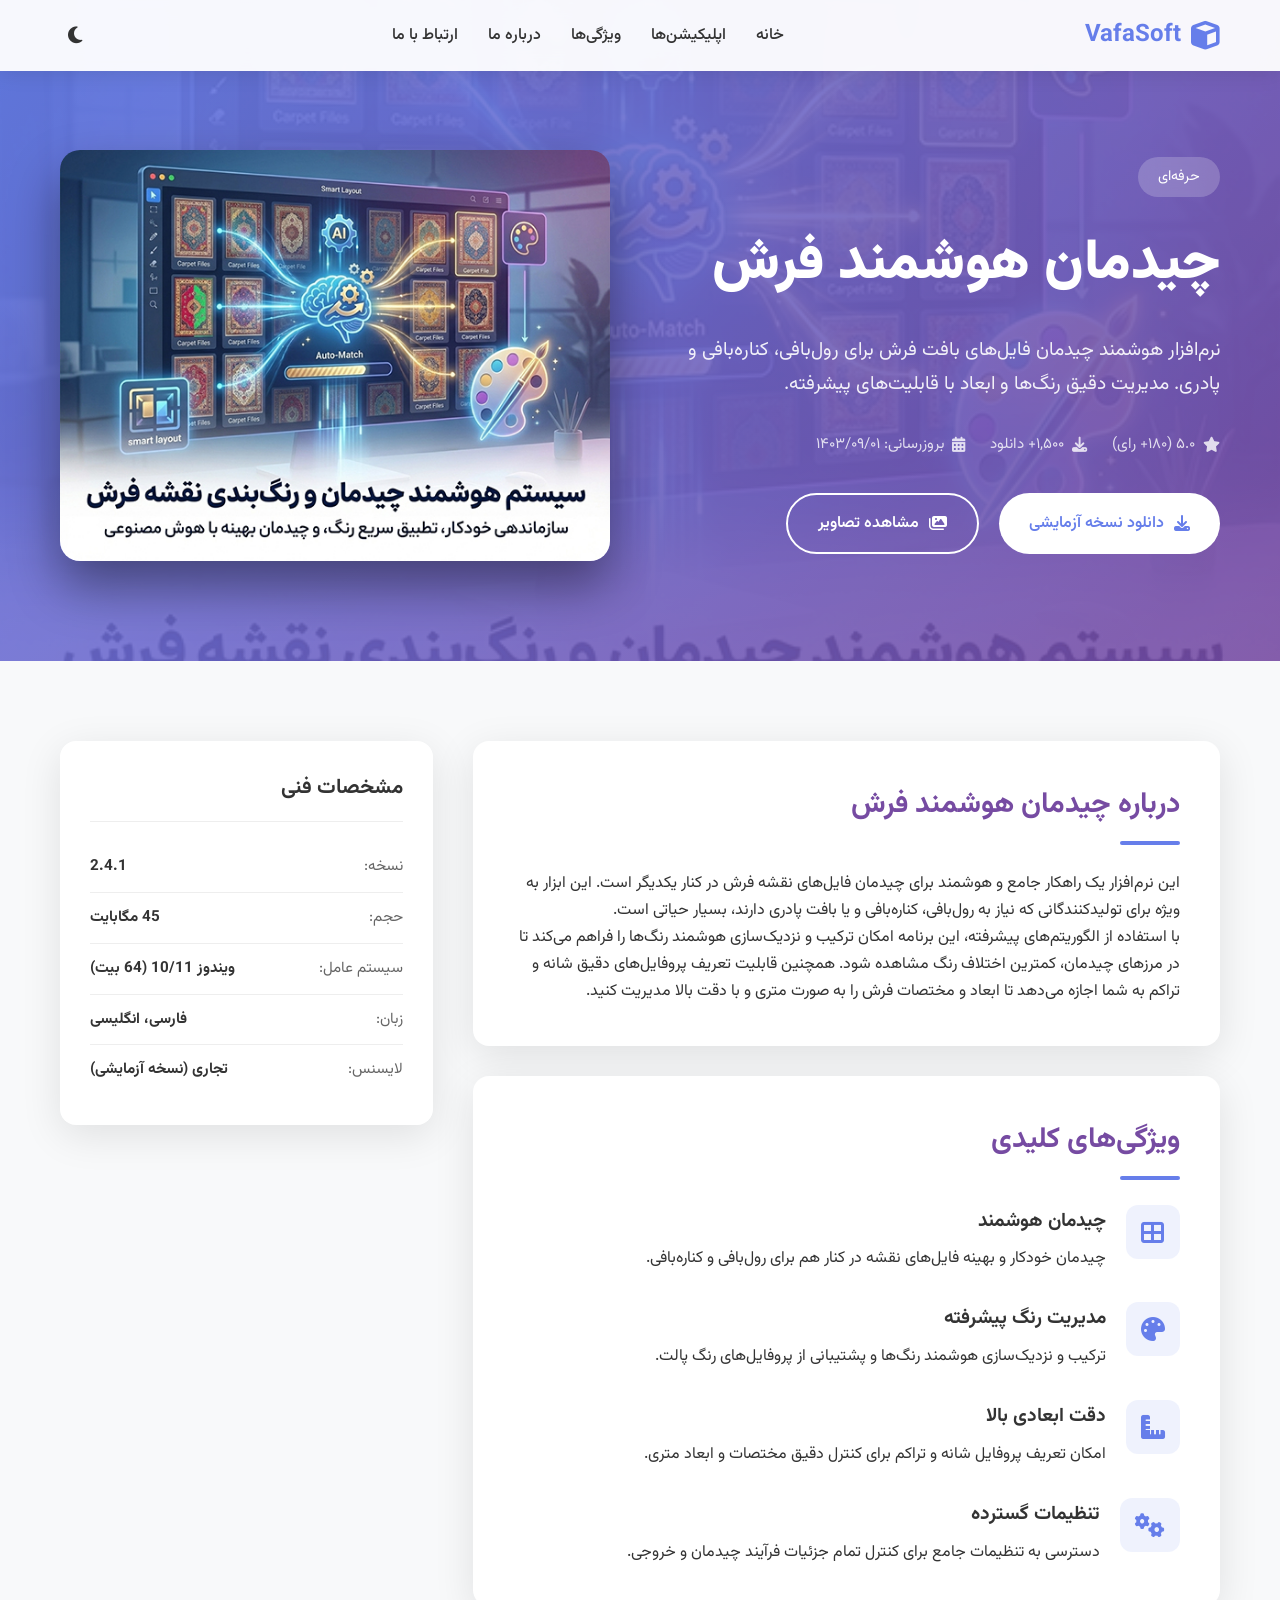
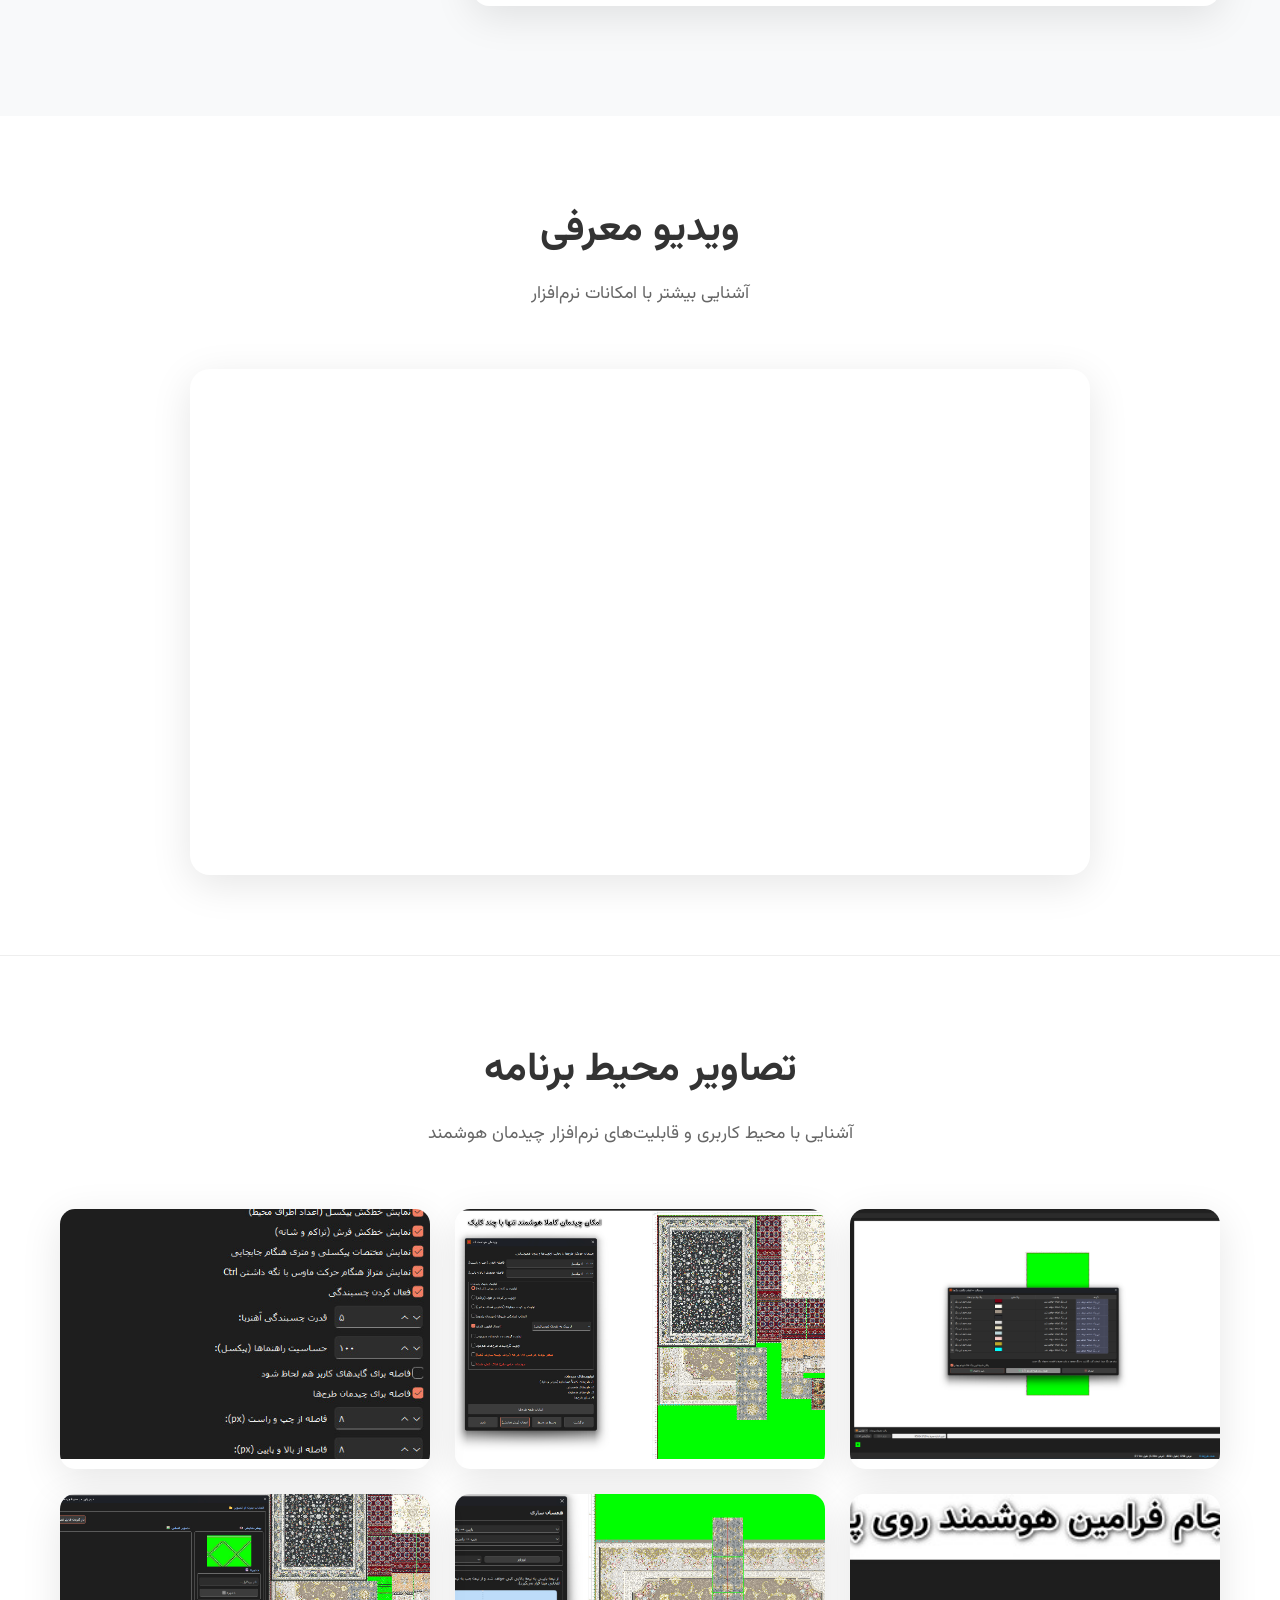
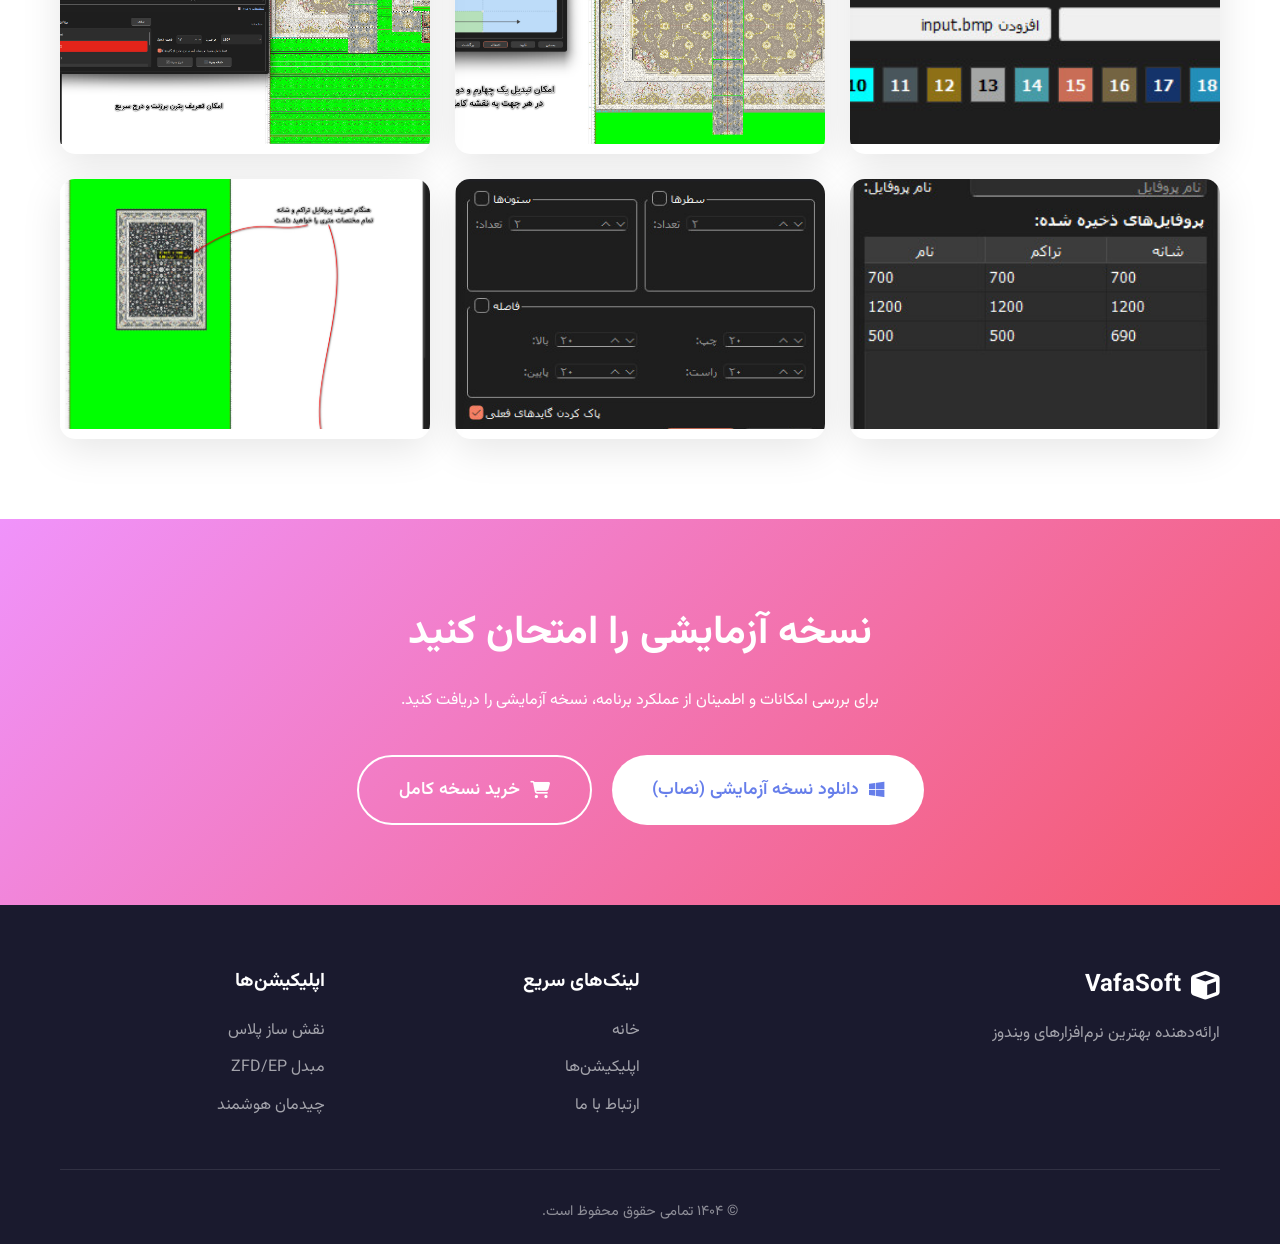
==== commit f860eead: "Fix" ====
--- a/app-bmp-creator.html
+++ b/app-bmp-creator.html
@@ -23,7 +23,7 @@
         <div class="container">
             <a href="index.html" class="logo">
                 <i class="fas fa-cube"></i>
-                <span>Vafa-Soft</span>
+                <span>VafaSoft</span>
             </a>
             <ul class="nav-links" id="nav-links">
                 <li><a href="index.html">خانه</a></li>
@@ -243,7 +243,7 @@
                 <div class="footer-brand">
                     <a href="index.html" class="logo">
                         <i class="fas fa-cube"></i>
-                        <span>Vafa-Soft</span>
+                        <span>VafaSoft</span>
                     </a>
                     <p>ارائه‌دهنده بهترین نرم‌افزارهای ویندوز</p>
                 </div>
--- a/css/style.css
+++ b/css/style.css
@@ -166,7 +166,7 @@
 .hero {
     position: relative;
     height: 100vh;
-    min-height: 600px;
+    min-height: 660px;
     overflow: hidden;
 }
 
@@ -184,6 +184,7 @@
     opacity: 0;
     visibility: hidden;
     transition: opacity 0.8s ease, visibility 0.8s ease;
+    cursor: default;
 }
 
 .slide.active {
@@ -217,6 +218,7 @@
 .slide-text {
     flex: 1;
     color: var(--white);
+    user-select: text;
 }
 
 .badge {
@@ -256,14 +258,27 @@
     animation: float 3s ease-in-out infinite;
 }
 
+.hero-img-link {
+    display: inline-block;
+    cursor: pointer;
+    text-decoration: none;
+    border-radius: 20px;
+    transition: transform 0.3s ease;
+}
+
+.hero-img-link:hover .hero-img {
+    box-shadow: 0 25px 60px rgba(0, 0, 0, 0.45);
+}
+
 .hero-img {
     max-width: 100%;
     height: auto;
-    max-height: 400px;
+    max-height: 520px;
     border-radius: 20px;
     box-shadow: 0 20px 50px rgba(0, 0, 0, 0.3);
     animation: float 3s ease-in-out infinite;
     object-fit: cover;
+    cursor: pointer;
 }
 
 @keyframes float {
@@ -313,6 +328,16 @@
     background: rgba(255, 255, 255, 0.4);
     cursor: pointer;
     transition: var(--transition);
+    position: relative;
+}
+
+.dot::after {
+    content: '';
+    position: absolute;
+    top: -10px;
+    left: -10px;
+    right: -10px;
+    bottom: -10px;
 }
 
 .dot.active {
@@ -1241,29 +1266,87 @@
         display: block;
     }
 
+    .hero {
+        height: 100vh;
+        height: 100svh;
+        min-height: 560px;
+        overflow: hidden;
+    }
+
+    .slide-content {
+        padding: 70px 0 65px;
+        height: 100%;
+        display: flex;
+        align-items: center;
+        justify-content: center;
+    }
+
     .slide-content .container {
         flex-direction: column;
+        justify-content: center;
+        align-items: center;
+        gap: 10px;
+        width: 100%;
+        height: 100%;
+        max-height: 100%;
+    }
+
+    .slide-image {
+        flex: 0 0 auto;
+        order: 1;
+        width: 100%;
+        display: flex;
+        justify-content: center;
+        align-items: center;
+        margin-bottom: 6px;
+    }
+
+    .hero-img-link {
+        display: inline-flex;
+        justify-content: center;
+        align-items: center;
+        max-width: 100%;
+    }
+
+    .hero-img {
+        max-height: 265px;
+        max-width: 92%;
+        width: auto;
+        height: auto;
+        object-fit: contain;
+        display: block;
+        margin: 0 auto;
+        border-radius: 16px;
+    }
+
+    .slide-image i {
+        font-size: 6rem;
+    }
+
+    .slide-text {
+        flex: 0 0 auto;
+        order: 2;
+        width: 100%;
         text-align: center;
     }
 
-    .slide-text {
-        order: 2;
-    }
-
     .slide-text h1 {
-        font-size: 2rem;
+        font-size: 1.55rem;
+        line-height: 1.3;
+        margin-bottom: 8px;
     }
 
     .slide-text p {
-        font-size: 1rem;
-    }
-
-    .slide-image {
-        order: 1;
-    }
-
-    .slide-image i {
-        font-size: 8rem;
+        font-size: 0.9rem;
+        line-height: 1.5;
+        margin-bottom: 14px;
+        max-width: 90%;
+        margin-left: auto;
+        margin-right: auto;
+        display: -webkit-box;
+        -webkit-line-clamp: 2;
+        -webkit-box-orient: vertical;
+        overflow: hidden;
     }
 
     .apps-grid {
@@ -1290,13 +1373,15 @@
     }
 
     .slider-controls {
-        bottom: 30px;
+        bottom: 15px;
+        gap: 12px;
+        z-index: 20;
     }
 
     .slider-btn {
-        width: 40px;
-        height: 40px;
-        font-size: 1rem;
+        width: 36px;
+        height: 36px;
+        font-size: 0.85rem;
     }
 }
 
@@ -1305,13 +1390,30 @@
         padding: 0 15px;
     }
 
+    .slide-image .hero-img {
+        max-height: 220px;
+        max-width: 92%;
+    }
+
     .slide-text h1 {
-        font-size: 1.6rem;
+        font-size: 1.35rem;
+        margin-bottom: 8px;
+    }
+
+    .slide-text p {
+        font-size: 0.85rem;
+        margin-bottom: 12px;
+    }
+
+    .badge {
+        padding: 4px 14px;
+        font-size: 0.75rem;
+        margin-bottom: 8px;
     }
 
     .btn {
-        padding: 12px 25px;
-        font-size: 0.9rem;
+        padding: 10px 20px;
+        font-size: 0.85rem;
     }
 
     .app-card {
